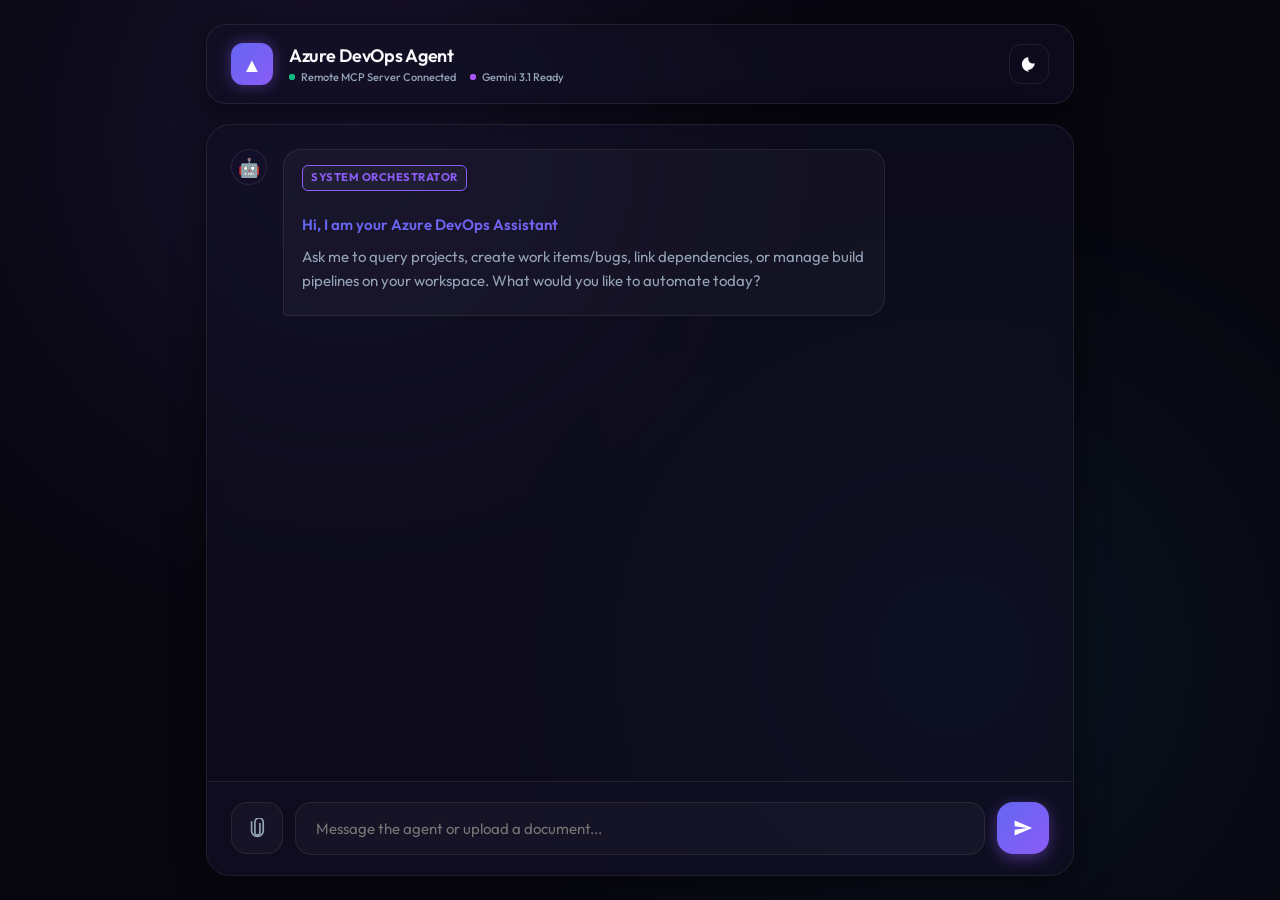
==== remote-mcp-app/index.html @ 2209b040 "Add remote-mcp-app folder and configure .gitignore" ====
<!DOCTYPE html>
<html lang="en" data-theme="dark">
<head>
    <meta charset="UTF-8">
    <meta name="viewport" content="width=device-width, initial-scale=1.0">
    <title>Azure DevOps AI Agent</title>
    <link rel="preconnect" href="https://fonts.googleapis.com">
    <link rel="preconnect" href="https://fonts.gstatic.com" crossorigin>
    <link href="https://fonts.googleapis.com/css2?family=Outfit:wght@300;400;500;600;700&family=JetBrains+Mono:wght@400;500&display=swap" rel="stylesheet">
    <link rel="stylesheet" href="styles.css">
</head>
<body>
    <div class="glow-sphere sphere-1"></div>
    <div class="glow-sphere sphere-2"></div>

    <div class="app-wrapper">
        <!-- Floating Header -->
        <header class="app-header">
            <div class="header-left">
                <div class="logo-badge">▲</div>
                <div class="header-titles">
                    <h1>Azure DevOps Agent</h1>
                    <div class="status-row">
                        <div class="status-indicator">
                            <span class="pulse-dot green"></span>
                            <span>Remote MCP Server Connected</span>
                        </div>
                        <div class="status-indicator">
                            <span class="pulse-dot purple"></span>
                            <span>Gemini 3.1 Ready</span>
                        </div>
                    </div>
                </div>
            </div>
            <div class="header-right">
                <button id="theme-toggle" class="theme-btn" aria-label="Toggle Theme">
                    <!-- Sun icon -->
                    <svg class="sun-icon" viewBox="0 0 24 24">
                        <path d="M12 7c-2.76 0-5 2.24-5 5s2.24 5 5 5 5-2.24 5-5-2.24-5-5-5zM2 13h2c.55 0 1-.45 1-1s-.45-1-1-1H2c-.55 0-1 .45-1 1s.45 1 1 1zm18 0h2c.55 0 1-.45 1-1s-.45-1-1-1h-2c-.55 0-1 .45-1 1s.45 1 1 1zM11 2v2c0 .55.45 1 1 1s1-.45 1-1V2c0-.55-.45-1-1-1s-1 .45-1 1zm0 18v2c0 .55.45 1 1 1s1-.45 1-1v-2c0-.55-.45-1-1-1s-1 .45-1 1zM5.99 4.58c-.39-.39-1.03-.39-1.41 0s-.39 1.03 0 1.41l1.06 1.06c.39.39 1.03.39 1.41 0s.39-1.03 0-1.41L5.99 4.58zm12.37 12.37c-.39-.39-1.03-.39-1.41 0s-.39 1.03 0 1.41l1.06 1.06c.39.39 1.03.39 1.41 0s.39-1.03 0-1.41l-1.06-1.06zm1.06-10.96c.39-.39.39-1.03 0-1.41s-1.03-.39-1.41 0l-1.06 1.06c-.39.39-.39 1.03 0 1.41s1.03.39 1.41 0l1.06-1.06zM7.05 18.01c.39-.39.39-1.03 0-1.41s-1.03-.39-1.41 0l-1.06 1.06c-.39.39-.39 1.03 0 1.41s1.03.39 1.41 0l1.06-1.06z"/>
                    </svg>
                    <!-- Moon icon -->
                    <svg class="moon-icon" viewBox="0 0 24 24">
                        <path d="M12.3 22h-.1c-5.4 0-9.7-4.3-9.7-9.7 0-4.7 3.4-8.7 8-9.4.5-.1 1 .3.9.8-.1.4-.4.8-.4 1.3 0 3.5 2.9 6.4 6.4 6.4.5 0 .9-.1 1.3-.4.5-.3 1.1.1.9.7-.7 4.7-4.7 8.3-9.4 8.3z"/>
                    </svg>
                </button>
            </div>
        </header>

        <!-- Main Chat Area -->
        <main class="chat-container">
            <div class="chat-viewport" id="chat-viewport">
                <!-- Welcome Message -->
                <div class="message agent-message welcome-msg">
                    <div class="avatar">🤖</div>
                    <div class="message-body">
                        <div class="agent-badge" style="color: var(--accent); border-color: var(--accent); display: inline-block; margin-bottom: 8px;">System Orchestrator</div>
                        <h3>Hi, I am your Azure DevOps Assistant</h3>
                        <p>Ask me to query projects, create work items/bugs, link dependencies, or manage build pipelines on your workspace. What would you like to automate today?</p>
                    </div>
                </div>
            </div>

            <!-- Input area -->
            <footer class="input-panel">
                <form id="chat-form" onsubmit="sendMessage(event)">
                    <label for="file-upload" class="upload-btn" aria-label="Upload Instruction Document">
                        <svg class="upload-icon" viewBox="0 0 24 24">
                            <path d="M16.5 6v11.5c0 2.21-1.79 4-4 4s-4-1.79-4-4V5c0-3.31 2.69-6 6-6s6 2.69 6 6v10c0 4.42-3.58 8-8 8s-8-3.58-8-8V4h2v11c0 3.31 2.69 6 6 6s6-2.69 6-6V5c0-2.21-1.79-4-4-4s-4 1.79-4 4v12.5c0 1.1.9 2 2 2s2-.9 2-2V6h2z"/>
                        </svg>
                    </label>
                    <input type="file" id="file-upload" accept=".txt,.md,.json,.yml,.yaml,.py,.js" style="display: none;">
                    <input type="text" id="prompt-input" autocomplete="off" placeholder="Message the agent or upload a document..." required>
                    <button type="submit" id="send-btn" aria-label="Send message">
                        <svg class="send-icon" viewBox="0 0 24 24">
                            <path d="M2.01 21L23 12 2.01 3 2 10l15 2-15 2z"/>
                        </svg>
                    </button>
                </form>
            </footer>
        </main>
    </div>
    <script src="script.js"></script>
</body>
</html>
---- remote-mcp-app/styles.css ----
/* Design Tokens and Variables */
:root {
    --bg-app: #080710;
    --bg-glass: rgba(18, 16, 35, 0.6);
    --border-glass: rgba(255, 255, 255, 0.08);
    --border-glow: rgba(139, 92, 246, 0.25);
    --text-primary: #f8fafc;
    --text-secondary: #94a3b8;
    --accent: #8b5cf6;
    --accent-rgb: 139, 92, 246;
    --accent-glow: rgba(139, 92, 246, 0.45);
    --accent-secondary: #06b6d4;
    --accent-secondary-glow: rgba(6, 182, 212, 0.4);
    --card-bg: rgba(20, 18, 43, 0.7);
    --user-msg-bg: linear-gradient(135deg, #6366f1, #8b5cf6);
    --agent-msg-bg: rgba(255, 255, 255, 0.03);
    
    --shadow-premium: 0 8px 32px 0 rgba(0, 0, 0, 0.5);
    --font-sans: 'Outfit', -apple-system, BlinkMacSystemFont, "Segoe UI", Roboto, Helvetica, Arial, sans-serif;
    --font-mono: 'JetBrains Mono', monospace;
    
    --indicator-green: #10b981;
    --indicator-purple: #a855f7;
    --indicator-red: #ef4444;
}

[data-theme="light"] {
    --bg-app: #f1f5f9;
    --bg-glass: rgba(255, 255, 255, 0.75);
    --border-glass: rgba(15, 23, 42, 0.08);
    --border-glow: rgba(99, 102, 241, 0.2);
    --text-primary: #0f172a;
    --text-secondary: #475569;
    --accent: #4f46e5;
    --accent-rgb: 79, 70, 229;
    --accent-glow: rgba(79, 70, 229, 0.25);
    --accent-secondary: #0891b2;
    --accent-secondary-glow: rgba(8, 145, 178, 0.2);
    --card-bg: rgba(255, 255, 255, 0.9);
    --user-msg-bg: linear-gradient(135deg, #4f46e5, #6366f1);
    --agent-msg-bg: rgba(0, 0, 0, 0.02);
    
    --shadow-premium: 0 8px 32px 0 rgba(15, 23, 42, 0.08);
    --indicator-green: #059669;
    --indicator-purple: #7c3aed;
    --indicator-red: #dc2626;
}

/* Reset and Base Styles */
* {
    margin: 0;
    padding: 0;
    box-sizing: border-box;
    font-family: var(--font-sans);
}

body {
    background-color: var(--bg-app);
    color: var(--text-primary);
    min-height: 100vh;
    overflow-x: hidden;
    transition: background-color 0.4s ease, color 0.4s ease;
    display: flex;
    justify-content: center;
    position: relative;
}

/* Background Glow Effects */
.glow-sphere {
    position: absolute;
    border-radius: 50%;
    filter: blur(140px);
    z-index: -1;
    opacity: 0.45;
    transition: all 0.4s ease;
}

.sphere-1 {
    width: 450px;
    height: 450px;
    top: -10%;
    left: 10%;
    background: radial-gradient(circle, rgba(139, 92, 246, 0.6) 0%, rgba(99, 102, 241, 0.2) 100%);
}

.sphere-2 {
    width: 400px;
    height: 400px;
    bottom: 5%;
    right: 10%;
    background: radial-gradient(circle, rgba(6, 182, 212, 0.5) 0%, rgba(139, 92, 246, 0.1) 100%);
}

[data-theme="light"] .sphere-1 {
    opacity: 0.15;
    background: radial-gradient(circle, rgba(79, 70, 229, 0.4) 0%, rgba(99, 102, 241, 0.1) 100%);
}

[data-theme="light"] .sphere-2 {
    opacity: 0.15;
    background: radial-gradient(circle, rgba(8, 145, 178, 0.4) 0%, rgba(79, 70, 229, 0.1) 100%);
}

/* App Wrapper */
.app-wrapper {
    width: 100%;
    max-width: 900px;
    height: 100vh;
    display: flex;
    flex-direction: column;
    padding: 24px 16px;
    position: relative;
    z-index: 10;
}

/* Header Component */
.app-header {
    display: flex;
    justify-content: space-between;
    align-items: center;
    padding: 18px 24px;
    background: var(--bg-glass);
    backdrop-filter: blur(12px);
    -webkit-backdrop-filter: blur(12px);
    border: 1px solid var(--border-glass);
    border-radius: 20px;
    box-shadow: var(--shadow-premium);
    margin-bottom: 20px;
    transition: all 0.3s ease;
}

.header-left {
    display: flex;
    align-items: center;
    gap: 16px;
}

.logo-badge {
    background: var(--user-msg-bg);
    color: white;
    width: 42px;
    height: 42px;
    border-radius: 12px;
    display: flex;
    align-items: center;
    justify-content: center;
    font-size: 20px;
    font-weight: 700;
    box-shadow: 0 0 15px var(--accent-glow);
}

.header-titles h1 {
    font-size: 18px;
    font-weight: 600;
    letter-spacing: -0.3px;
    margin-bottom: 3px;
}

.status-row {
    display: flex;
    gap: 14px;
    align-items: center;
}

.status-indicator {
    display: flex;
    align-items: center;
    gap: 6px;
    font-size: 11px;
    font-weight: 500;
    color: var(--text-secondary);
}

.pulse-dot {
    width: 6px;
    height: 6px;
    border-radius: 50%;
    position: relative;
}

.pulse-dot.green { background-color: var(--indicator-green); }
.pulse-dot.purple { background-color: var(--indicator-purple); }

.pulse-dot::after {
    content: '';
    position: absolute;
    top: 0;
    left: 0;
    width: 100%;
    height: 100%;
    border-radius: 50%;
    animation: pulse 2s infinite;
}
.pulse-dot.green::after { background-color: var(--indicator-green); }
.pulse-dot.purple::after { background-color: var(--indicator-purple); }

@keyframes pulse {
    0% { transform: scale(1); opacity: 1; }
    100% { transform: scale(2.5); opacity: 0; }
}

/* Theme Toggle Button */
.theme-btn {
    background: transparent;
    border: 1px solid var(--border-glass);
    color: var(--text-primary);
    width: 40px;
    height: 40px;
    border-radius: 12px;
    cursor: pointer;
    display: flex;
    align-items: center;
    justify-content: center;
    transition: all 0.3s cubic-bezier(0.4, 0, 0.2, 1);
}

.theme-btn:hover {
    border-color: var(--accent);
    box-shadow: 0 0 10px var(--accent-glow);
    transform: scale(1.05);
}

/* Settings Group & Switch Toggle */
.header-right {
    display: flex;
    align-items: center;
    gap: 16px;
}

.settings-group {
    display: flex;
    align-items: center;
    gap: 8px;
    background: var(--bg-glass);
    border: 1px solid var(--border-glass);
    padding: 6px 12px;
    border-radius: 12px;
    font-size: 0.85rem;
    color: var(--text-secondary);
}

.toggle-switch {
    position: relative;
    display: inline-block;
    width: 32px;
    height: 18px;
}

.toggle-switch input {
    opacity: 0;
    width: 0;
    height: 0;
}

.slider {
    position: absolute;
    cursor: pointer;
    top: 0;
    left: 0;
    right: 0;
    bottom: 0;
    background-color: rgba(255, 255, 255, 0.1);
    transition: .3s;
    border-radius: 18px;
    border: 1px solid var(--border-glass);
}

.slider:before {
    position: absolute;
    content: "";
    height: 12px;
    width: 12px;
    left: 2px;
    bottom: 2px;
    background-color: var(--text-primary);
    transition: .3s;
    border-radius: 50%;
}

input:checked + .slider {
    background-color: var(--accent);
    border-color: var(--accent);
}

input:checked + .slider:before {
    transform: translateX(14px);
}

.settings-label {
    font-weight: 500;
    user-select: none;
}

.theme-btn svg {
    width: 18px;
    height: 18px;
    fill: currentColor;
    transition: transform 0.5s ease;
}

[data-theme="dark"] .sun-icon,
[data-theme="light"] .moon-icon {
    display: none;
}

/* Chat container & Viewport */
.chat-container {
    flex: 1;
    display: flex;
    flex-direction: column;
    background: var(--bg-glass);
    backdrop-filter: blur(12px);
    -webkit-backdrop-filter: blur(12px);
    border: 1px solid var(--border-glass);
    border-radius: 24px;
    box-shadow: var(--shadow-premium);
    overflow: hidden;
    position: relative;
}

.chat-viewport {
    flex: 1;
    overflow-y: auto;
    padding: 24px;
    display: flex;
    flex-direction: column;
    gap: 20px;
    scroll-behavior: smooth;
}

.chat-viewport::-webkit-scrollbar {
    width: 6px;
}
.chat-viewport::-webkit-scrollbar-track {
    background: transparent;
}
.chat-viewport::-webkit-scrollbar-thumb {
    background: var(--border-glass);
    border-radius: 10px;
}
.chat-viewport::-webkit-scrollbar-thumb:hover {
    background: var(--accent);
}

/* Messages styling */
.message {
    display: flex;
    gap: 16px;
    max-width: 80%;
    animation: fadeIn 0.4s ease forwards;
}

@keyframes fadeIn {
    from { opacity: 0; transform: translateY(12px); }
    to { opacity: 1; transform: translateY(0); }
}

.message.user-message {
    align-self: flex-end;
    flex-direction: row-reverse;
}

.message.agent-message {
    align-self: flex-start;
}

.avatar {
    width: 36px;
    height: 36px;
    border-radius: 50%;
    display: flex;
    align-items: center;
    justify-content: center;
    font-size: 18px;
    background: var(--card-bg);
    border: 1px solid var(--border-glass);
    flex-shrink: 0;
}

.message.user-message .avatar {
    background: var(--user-msg-bg);
    color: white;
    border: none;
    box-shadow: 0 4px 10px rgba(99, 102, 241, 0.3);
}

.message-body {
    padding: 14px 18px;
    border-radius: 18px;
    line-height: 1.6;
    font-size: 15px;
}

.message.user-message .message-body {
    background: var(--user-msg-bg);
    color: white;
    border-bottom-right-radius: 4px;
    box-shadow: 0 4px 15px rgba(99, 102, 241, 0.15);
}

.message.agent-message .message-body {
    background: var(--agent-msg-bg);
    border: 1px solid var(--border-glass);
    border-bottom-left-radius: 4px;
    color: var(--text-primary);
}

.welcome-msg h3 {
    font-size: 18px;
    font-weight: 600;
    margin-bottom: 8px;
    background: var(--user-msg-bg);
    -webkit-background-clip: text;
    -webkit-text-fill-color: transparent;
}

.agent-badge {
    font-size: 0.7rem;
    font-weight: 700;
    padding: 3px 8px;
    border-radius: 6px;
    border: 1px solid currentColor;
    background: rgba(255, 255, 255, 0.03);
    margin-bottom: 8px;
    text-transform: uppercase;
    letter-spacing: 0.5px;
    display: inline-block;
}

.welcome-msg p {
    color: var(--text-secondary);
}

/* Markdown parsing inside message-body */
.message-body h1, .message-body h2, .message-body h3 {
    font-weight: 600;
    margin: 14px 0 8px;
}
.message-body h1 { font-size: 18px; }
.message-body h2 { font-size: 16px; }
.message-body h3 { font-size: 15px; }

.message-body p {
    margin-bottom: 8px;
}

.message-body ul, .message-body ol {
    margin: 8px 0 12px 20px;
}

.message-body li {
    margin-bottom: 6px;
}

.message-body a {
    color: var(--accent-secondary);
    text-decoration: none;
    font-weight: 500;
}
.message-body a:hover {
    text-decoration: underline;
}

.message-body code {
    font-family: var(--font-mono);
    font-size: 13px;
    background: rgba(0, 0, 0, 0.15);
    padding: 3px 6px;
    border-radius: 6px;
    color: #f43f5e;
}
[data-theme="light"] .message-body code {
    background: rgba(0, 0, 0, 0.05);
}

.message-body pre {
    background: rgba(0, 0, 0, 0.25);
    padding: 14px;
    border-radius: 12px;
    overflow-x: auto;
    margin: 10px 0;
    border: 1px solid var(--border-glass);
}
[data-theme="light"] .message-body pre {
    background: #0f172a;
}
.message-body pre code {
    background: transparent;
    padding: 0;
    color: #e2e8f0;
}



@keyframes rotate {
    from { transform: rotate(0deg); }
    to { transform: rotate(360deg); }
}

/* Floating Input Panel */
.input-panel {
    padding: 20px 24px;
    background: rgba(18, 16, 35, 0.4);
    border-top: 1px solid var(--border-glass);
}

[data-theme="light"] .input-panel {
    background: rgba(255, 255, 255, 0.4);
}

#chat-form {
    display: flex;
    gap: 12px;
    position: relative;
}

#prompt-input {
    flex: 1;
    padding: 16px 20px;
    border-radius: 16px;
    background: rgba(255, 255, 255, 0.03);
    border: 1px solid var(--border-glass);
    color: var(--text-primary);
    font-size: 15px;
    transition: all 0.3s cubic-bezier(0.4, 0, 0.2, 1);
    outline: none;
}

[data-theme="light"] #prompt-input {
    background: rgba(0, 0, 0, 0.02);
    border-color: rgba(0, 0, 0, 0.12);
}

#prompt-input:focus {
    background: rgba(255, 255, 255, 0.05);
    border-color: var(--accent);
    box-shadow: 0 0 15px var(--border-glow);
}

#send-btn {
    background: var(--user-msg-bg);
    border: none;
    width: 52px;
    height: 52px;
    border-radius: 16px;
    display: flex;
    align-items: center;
    justify-content: center;
    cursor: pointer;
    box-shadow: 0 4px 15px var(--accent-glow);
    transition: all 0.3s cubic-bezier(0.4, 0, 0.2, 1);
}

#send-btn:hover {
    transform: scale(1.03) translateY(-2px);
    box-shadow: 0 6px 20px var(--accent-glow);
}

.send-icon {
    width: 20px;
    height: 20px;
    fill: white;
    transform: rotate(0deg);
    transition: transform 0.3s ease;
}

#send-btn:hover .send-icon {
    transform: translate(1px, -1px);
}

.upload-btn {
    background: rgba(255, 255, 255, 0.03);
    border: 1px solid var(--border-glass);
    color: var(--text-secondary);
    width: 52px;
    height: 52px;
    border-radius: 16px;
    display: flex;
    align-items: center;
    justify-content: center;
    cursor: pointer;
    transition: all 0.3s cubic-bezier(0.4, 0, 0.2, 1);
}

[data-theme="light"] .upload-btn {
    background: rgba(0, 0, 0, 0.02);
    border-color: rgba(0, 0, 0, 0.12);
}

.upload-btn:hover {
    border-color: var(--accent);
    color: var(--accent);
    box-shadow: 0 0 10px var(--border-glow);
    transform: scale(1.03);
}

.upload-icon {
    width: 20px;
    height: 20px;
    fill: currentColor;
}
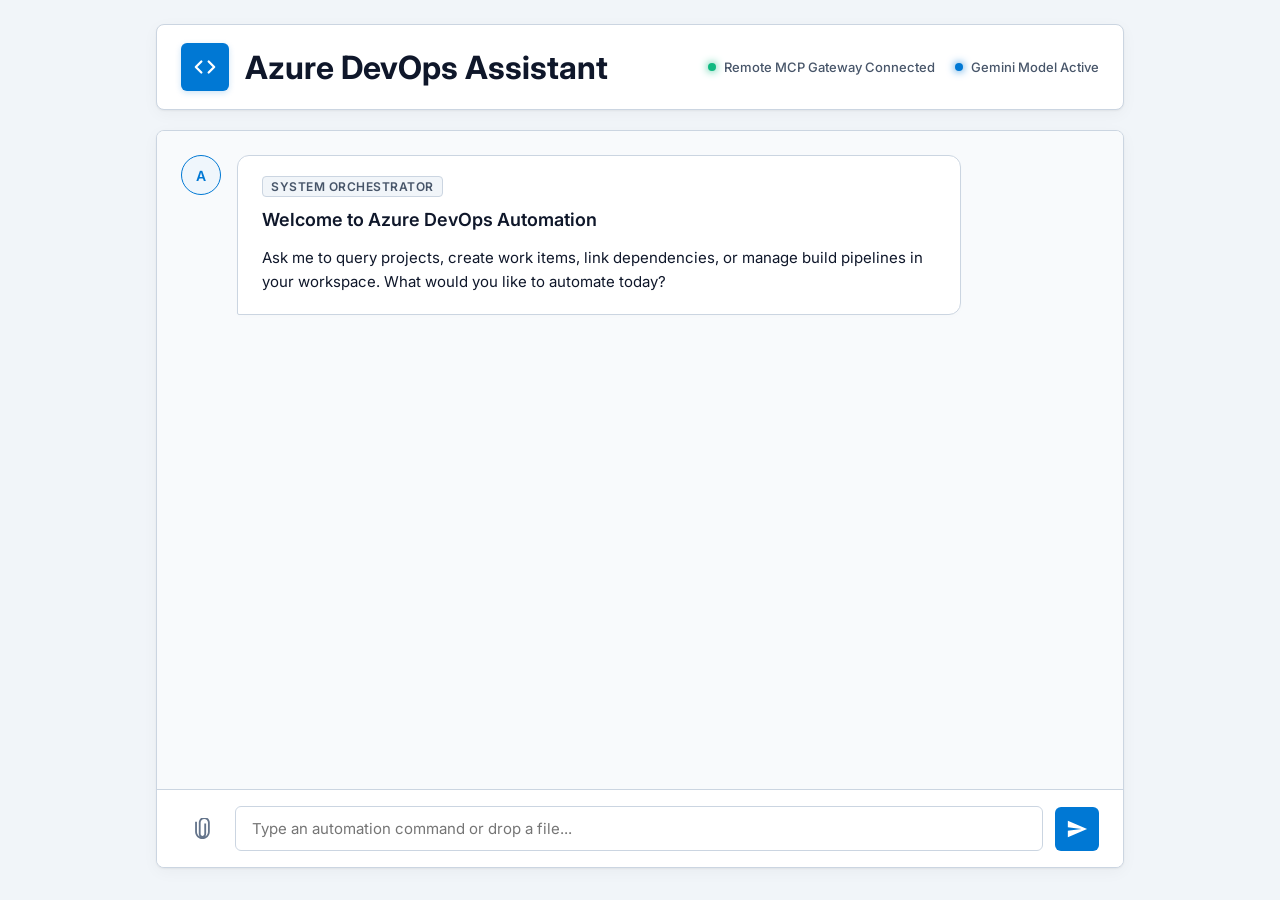
==== commit f1d0fe9b: "Add local and remote MCP applications, documentation, and configurations" ====
--- a/remote-mcp-app/index.html
+++ b/remote-mcp-app/index.html
@@ -1,48 +1,38 @@
 <!DOCTYPE html>
-<html lang="en" data-theme="dark">
+<html lang="en">
 <head>
     <meta charset="UTF-8">
     <meta name="viewport" content="width=device-width, initial-scale=1.0">
     <title>Azure DevOps AI Agent</title>
     <link rel="preconnect" href="https://fonts.googleapis.com">
     <link rel="preconnect" href="https://fonts.gstatic.com" crossorigin>
-    <link href="https://fonts.googleapis.com/css2?family=Outfit:wght@300;400;500;600;700&family=JetBrains+Mono:wght@400;500&display=swap" rel="stylesheet">
+    <link href="https://fonts.googleapis.com/css2?family=Inter:wght@400;500;600;700&family=JetBrains+Mono:wght@400;500&display=swap" rel="stylesheet">
     <link rel="stylesheet" href="styles.css">
 </head>
 <body>
-    <div class="glow-sphere sphere-1"></div>
-    <div class="glow-sphere sphere-2"></div>
-
     <div class="app-wrapper">
         <!-- Floating Header -->
         <header class="app-header">
             <div class="header-left">
-                <div class="logo-badge">▲</div>
-                <div class="header-titles">
-                    <h1>Azure DevOps Agent</h1>
-                    <div class="status-row">
-                        <div class="status-indicator">
-                            <span class="pulse-dot green"></span>
-                            <span>Remote MCP Server Connected</span>
-                        </div>
-                        <div class="status-indicator">
-                            <span class="pulse-dot purple"></span>
-                            <span>Gemini 3.1 Ready</span>
-                        </div>
+                <div class="logo-badge">
+                    <svg viewBox="0 0 24 24" width="22" height="22" fill="none" stroke="currentColor" stroke-width="2.5" stroke-linecap="round" stroke-linejoin="round">
+                        <polyline points="16 18 22 12 16 6"></polyline>
+                        <polyline points="8 6 2 12 8 18"></polyline>
+                    </svg>
+                </div>
+                <h1>Azure DevOps Assistant</h1>
+            </div>
+            <div class="header-right">
+                <div class="status-row">
+                    <div class="status-indicator">
+                        <span class="pulse-dot green"></span>
+                        <span>Remote MCP Gateway Connected</span>
+                    </div>
+                    <div class="status-indicator">
+                        <span class="pulse-dot blue"></span>
+                        <span>Gemini Model Active</span>
                     </div>
                 </div>
-            </div>
-            <div class="header-right">
-                <button id="theme-toggle" class="theme-btn" aria-label="Toggle Theme">
-                    <!-- Sun icon -->
-                    <svg class="sun-icon" viewBox="0 0 24 24">
-                        <path d="M12 7c-2.76 0-5 2.24-5 5s2.24 5 5 5 5-2.24 5-5-2.24-5-5-5zM2 13h2c.55 0 1-.45 1-1s-.45-1-1-1H2c-.55 0-1 .45-1 1s.45 1 1 1zm18 0h2c.55 0 1-.45 1-1s-.45-1-1-1h-2c-.55 0-1 .45-1 1s.45 1 1 1zM11 2v2c0 .55.45 1 1 1s1-.45 1-1V2c0-.55-.45-1-1-1s-1 .45-1 1zm0 18v2c0 .55.45 1 1 1s1-.45 1-1v-2c0-.55-.45-1-1-1s-1 .45-1 1zM5.99 4.58c-.39-.39-1.03-.39-1.41 0s-.39 1.03 0 1.41l1.06 1.06c.39.39 1.03.39 1.41 0s.39-1.03 0-1.41L5.99 4.58zm12.37 12.37c-.39-.39-1.03-.39-1.41 0s-.39 1.03 0 1.41l1.06 1.06c.39.39 1.03.39 1.41 0s.39-1.03 0-1.41l-1.06-1.06zm1.06-10.96c.39-.39.39-1.03 0-1.41s-1.03-.39-1.41 0l-1.06 1.06c-.39.39-.39 1.03 0 1.41s1.03.39 1.41 0l1.06-1.06zM7.05 18.01c.39-.39.39-1.03 0-1.41s-1.03-.39-1.41 0l-1.06 1.06c-.39.39-.39 1.03 0 1.41s1.03.39 1.41 0l1.06-1.06z"/>
-                    </svg>
-                    <!-- Moon icon -->
-                    <svg class="moon-icon" viewBox="0 0 24 24">
-                        <path d="M12.3 22h-.1c-5.4 0-9.7-4.3-9.7-9.7 0-4.7 3.4-8.7 8-9.4.5-.1 1 .3.9.8-.1.4-.4.8-.4 1.3 0 3.5 2.9 6.4 6.4 6.4.5 0 .9-.1 1.3-.4.5-.3 1.1.1.9.7-.7 4.7-4.7 8.3-9.4 8.3z"/>
-                    </svg>
-                </button>
             </div>
         </header>
 
@@ -51,11 +41,11 @@
             <div class="chat-viewport" id="chat-viewport">
                 <!-- Welcome Message -->
                 <div class="message agent-message welcome-msg">
-                    <div class="avatar">🤖</div>
+                    <div class="avatar">A</div>
                     <div class="message-body">
-                        <div class="agent-badge" style="color: var(--accent); border-color: var(--accent); display: inline-block; margin-bottom: 8px;">System Orchestrator</div>
-                        <h3>Hi, I am your Azure DevOps Assistant</h3>
-                        <p>Ask me to query projects, create work items/bugs, link dependencies, or manage build pipelines on your workspace. What would you like to automate today?</p>
+                        <div class="agent-badge">System Orchestrator</div>
+                        <h3>Welcome to Azure DevOps Automation</h3>
+                        <p>Ask me to query projects, create work items, link dependencies, or manage build pipelines in your workspace. What would you like to automate today?</p>
                     </div>
                 </div>
             </div>
@@ -63,16 +53,16 @@
             <!-- Input area -->
             <footer class="input-panel">
                 <form id="chat-form" onsubmit="sendMessage(event)">
-                    <label for="file-upload" class="upload-btn" aria-label="Upload Instruction Document">
+                    <label for="file-upload" class="upload-btn" aria-label="Upload Document">
                         <svg class="upload-icon" viewBox="0 0 24 24">
-                            <path d="M16.5 6v11.5c0 2.21-1.79 4-4 4s-4-1.79-4-4V5c0-3.31 2.69-6 6-6s6 2.69 6 6v10c0 4.42-3.58 8-8 8s-8-3.58-8-8V4h2v11c0 3.31 2.69 6 6 6s6-2.69 6-6V5c0-2.21-1.79-4-4-4s-4 1.79-4 4v12.5c0 1.1.9 2 2 2s2-.9 2-2V6h2z"/>
+                            <path fill="currentColor" d="M16.5 6v11.5c0 2.21-1.79 4-4 4s-4-1.79-4-4V5c0-3.31 2.69-6 6-6s6 2.69 6 6v10c0 4.42-3.58 8-8 8s-8-3.58-8-8V4h2v11c0 3.31 2.69 6 6 6s6-2.69 6-6V5c0-2.21-1.79-4-4-4s-4 1.79-4 4v12.5c0 1.1.9 2 2 2s2-.9 2-2V6h2z"/>
                         </svg>
                     </label>
                     <input type="file" id="file-upload" accept=".txt,.md,.json,.yml,.yaml,.py,.js" style="display: none;">
-                    <input type="text" id="prompt-input" autocomplete="off" placeholder="Message the agent or upload a document..." required>
+                    <input type="text" id="prompt-input" autocomplete="off" placeholder="Type an automation command or drop a file..." required>
                     <button type="submit" id="send-btn" aria-label="Send message">
                         <svg class="send-icon" viewBox="0 0 24 24">
-                            <path d="M2.01 21L23 12 2.01 3 2 10l15 2-15 2z"/>
+                            <path fill="currentColor" d="M2.01 21L23 12 2.01 3 2 10l15 2-15 2z"/>
                         </svg>
                     </button>
                 </form>
--- a/remote-mcp-app/styles.css
+++ b/remote-mcp-app/styles.css
@@ -1,49 +1,28 @@
-/* Design Tokens and Variables */
+/* Clean, Professional Corporate Blue & White Design System */
 :root {
-    --bg-app: #080710;
-    --bg-glass: rgba(18, 16, 35, 0.6);
-    --border-glass: rgba(255, 255, 255, 0.08);
-    --border-glow: rgba(139, 92, 246, 0.25);
-    --text-primary: #f8fafc;
-    --text-secondary: #94a3b8;
-    --accent: #8b5cf6;
-    --accent-rgb: 139, 92, 246;
-    --accent-glow: rgba(139, 92, 246, 0.45);
-    --accent-secondary: #06b6d4;
-    --accent-secondary-glow: rgba(6, 182, 212, 0.4);
-    --card-bg: rgba(20, 18, 43, 0.7);
-    --user-msg-bg: linear-gradient(135deg, #6366f1, #8b5cf6);
-    --agent-msg-bg: rgba(255, 255, 255, 0.03);
-    
-    --shadow-premium: 0 8px 32px 0 rgba(0, 0, 0, 0.5);
-    --font-sans: 'Outfit', -apple-system, BlinkMacSystemFont, "Segoe UI", Roboto, Helvetica, Arial, sans-serif;
-    --font-mono: 'JetBrains Mono', monospace;
-    
-    --indicator-green: #10b981;
-    --indicator-purple: #a855f7;
-    --indicator-red: #ef4444;
-}
-
-[data-theme="light"] {
     --bg-app: #f1f5f9;
-    --bg-glass: rgba(255, 255, 255, 0.75);
-    --border-glass: rgba(15, 23, 42, 0.08);
-    --border-glow: rgba(99, 102, 241, 0.2);
+    --bg-card: #ffffff;
+    --border-color: #cbd5e1;
+    
     --text-primary: #0f172a;
     --text-secondary: #475569;
-    --accent: #4f46e5;
-    --accent-rgb: 79, 70, 229;
-    --accent-glow: rgba(79, 70, 229, 0.25);
-    --accent-secondary: #0891b2;
-    --accent-secondary-glow: rgba(8, 145, 178, 0.2);
-    --card-bg: rgba(255, 255, 255, 0.9);
-    --user-msg-bg: linear-gradient(135deg, #4f46e5, #6366f1);
-    --agent-msg-bg: rgba(0, 0, 0, 0.02);
-    
-    --shadow-premium: 0 8px 32px 0 rgba(15, 23, 42, 0.08);
-    --indicator-green: #059669;
-    --indicator-purple: #7c3aed;
-    --indicator-red: #dc2626;
+    --text-muted: #64748b;
+    
+    --primary-blue: #0078d4;
+    --primary-blue-hover: #106ebe;
+    --primary-blue-light: #eff6fc;
+    
+    --accent: var(--primary-blue);
+    --user-msg-bg: var(--primary-blue);
+    --agent-msg-bg: #f8fafc;
+    
+    --shadow-premium: 0 4px 16px rgba(0, 0, 0, 0.04), 0 1px 2px rgba(0, 0, 0, 0.05);
+    --font-sans: 'Inter', -apple-system, BlinkMacSystemFont, "Segoe UI", Roboto, Helvetica, Arial, sans-serif;
+    --font-mono: 'JetBrains Mono', monospace;
+    
+    --indicator-green: #10b981;
+    --indicator-blue: #0078d4;
+    --indicator-red: #ef4444;
 }
 
 /* Reset and Base Styles */
@@ -59,52 +38,15 @@
     color: var(--text-primary);
     min-height: 100vh;
     overflow-x: hidden;
-    transition: background-color 0.4s ease, color 0.4s ease;
     display: flex;
     justify-content: center;
     position: relative;
-}
-
-/* Background Glow Effects */
-.glow-sphere {
-    position: absolute;
-    border-radius: 50%;
-    filter: blur(140px);
-    z-index: -1;
-    opacity: 0.45;
-    transition: all 0.4s ease;
-}
-
-.sphere-1 {
-    width: 450px;
-    height: 450px;
-    top: -10%;
-    left: 10%;
-    background: radial-gradient(circle, rgba(139, 92, 246, 0.6) 0%, rgba(99, 102, 241, 0.2) 100%);
-}
-
-.sphere-2 {
-    width: 400px;
-    height: 400px;
-    bottom: 5%;
-    right: 10%;
-    background: radial-gradient(circle, rgba(6, 182, 212, 0.5) 0%, rgba(139, 92, 246, 0.1) 100%);
-}
-
-[data-theme="light"] .sphere-1 {
-    opacity: 0.15;
-    background: radial-gradient(circle, rgba(79, 70, 229, 0.4) 0%, rgba(99, 102, 241, 0.1) 100%);
-}
-
-[data-theme="light"] .sphere-2 {
-    opacity: 0.15;
-    background: radial-gradient(circle, rgba(8, 145, 178, 0.4) 0%, rgba(79, 70, 229, 0.1) 100%);
 }
 
 /* App Wrapper */
 .app-wrapper {
     width: 100%;
-    max-width: 900px;
+    max-width: 1000px;
     height: 100vh;
     display: flex;
     flex-direction: column;
@@ -119,14 +61,11 @@
     justify-content: space-between;
     align-items: center;
     padding: 18px 24px;
-    background: var(--bg-glass);
-    backdrop-filter: blur(12px);
-    -webkit-backdrop-filter: blur(12px);
-    border: 1px solid var(--border-glass);
-    border-radius: 20px;
+    background: var(--bg-card);
+    border: 1px solid var(--border-color);
+    border-radius: 8px;
     box-shadow: var(--shadow-premium);
     margin-bottom: 20px;
-    transition: all 0.3s ease;
 }
 
 .header-left {
@@ -136,223 +75,86 @@
 }
 
 .logo-badge {
-    background: var(--user-msg-bg);
+    background: var(--primary-blue);
     color: white;
-    width: 42px;
-    height: 42px;
-    border-radius: 12px;
-    display: flex;
-    align-items: center;
-    justify-content: center;
+    width: 48px;
+    height: 48px;
+    border-radius: 6px;
+    display: flex;
+    align-items: center;
+    justify-content: center;
+    box-shadow: 0 2px 6px rgba(0, 120, 212, 0.2);
+}
+
+.header-titles h1 {
     font-size: 20px;
-    font-weight: 700;
-    box-shadow: 0 0 15px var(--accent-glow);
-}
-
-.header-titles h1 {
-    font-size: 18px;
     font-weight: 600;
-    letter-spacing: -0.3px;
-    margin-bottom: 3px;
+    color: var(--text-primary);
+    line-height: 1.2;
 }
 
 .status-row {
     display: flex;
-    gap: 14px;
+    gap: 20px;
     align-items: center;
 }
 
 .status-indicator {
     display: flex;
     align-items: center;
-    gap: 6px;
-    font-size: 11px;
+    gap: 8px;
+    font-size: 13px;
     font-weight: 500;
     color: var(--text-secondary);
 }
 
 .pulse-dot {
-    width: 6px;
-    height: 6px;
+    width: 8px;
+    height: 8px;
     border-radius: 50%;
-    position: relative;
-}
-
-.pulse-dot.green { background-color: var(--indicator-green); }
-.pulse-dot.purple { background-color: var(--indicator-purple); }
-
-.pulse-dot::after {
-    content: '';
-    position: absolute;
-    top: 0;
-    left: 0;
-    width: 100%;
-    height: 100%;
-    border-radius: 50%;
-    animation: pulse 2s infinite;
-}
-.pulse-dot.green::after { background-color: var(--indicator-green); }
-.pulse-dot.purple::after { background-color: var(--indicator-purple); }
-
-@keyframes pulse {
-    0% { transform: scale(1); opacity: 1; }
-    100% { transform: scale(2.5); opacity: 0; }
-}
-
-/* Theme Toggle Button */
-.theme-btn {
-    background: transparent;
-    border: 1px solid var(--border-glass);
-    color: var(--text-primary);
-    width: 40px;
-    height: 40px;
-    border-radius: 12px;
-    cursor: pointer;
-    display: flex;
-    align-items: center;
-    justify-content: center;
-    transition: all 0.3s cubic-bezier(0.4, 0, 0.2, 1);
-}
-
-.theme-btn:hover {
-    border-color: var(--accent);
-    box-shadow: 0 0 10px var(--accent-glow);
-    transform: scale(1.05);
-}
-
-/* Settings Group & Switch Toggle */
-.header-right {
-    display: flex;
-    align-items: center;
-    gap: 16px;
-}
-
-.settings-group {
-    display: flex;
-    align-items: center;
-    gap: 8px;
-    background: var(--bg-glass);
-    border: 1px solid var(--border-glass);
-    padding: 6px 12px;
-    border-radius: 12px;
-    font-size: 0.85rem;
-    color: var(--text-secondary);
-}
-
-.toggle-switch {
-    position: relative;
     display: inline-block;
-    width: 32px;
-    height: 18px;
-}
-
-.toggle-switch input {
-    opacity: 0;
-    width: 0;
-    height: 0;
-}
-
-.slider {
-    position: absolute;
-    cursor: pointer;
-    top: 0;
-    left: 0;
-    right: 0;
-    bottom: 0;
-    background-color: rgba(255, 255, 255, 0.1);
-    transition: .3s;
-    border-radius: 18px;
-    border: 1px solid var(--border-glass);
-}
-
-.slider:before {
-    position: absolute;
-    content: "";
-    height: 12px;
-    width: 12px;
-    left: 2px;
-    bottom: 2px;
-    background-color: var(--text-primary);
-    transition: .3s;
-    border-radius: 50%;
-}
-
-input:checked + .slider {
-    background-color: var(--accent);
-    border-color: var(--accent);
-}
-
-input:checked + .slider:before {
-    transform: translateX(14px);
-}
-
-.settings-label {
-    font-weight: 500;
-    user-select: none;
-}
-
-.theme-btn svg {
-    width: 18px;
-    height: 18px;
-    fill: currentColor;
-    transition: transform 0.5s ease;
-}
-
-[data-theme="dark"] .sun-icon,
-[data-theme="light"] .moon-icon {
-    display: none;
-}
-
-/* Chat container & Viewport */
+}
+
+.pulse-dot.green {
+    background-color: var(--indicator-green);
+    box-shadow: 0 0 8px var(--indicator-green);
+}
+
+.pulse-dot.blue {
+    background-color: var(--indicator-blue);
+    box-shadow: 0 0 8px var(--indicator-blue);
+}
+
+/* Chat Container */
 .chat-container {
     flex: 1;
     display: flex;
     flex-direction: column;
-    background: var(--bg-glass);
-    backdrop-filter: blur(12px);
-    -webkit-backdrop-filter: blur(12px);
-    border: 1px solid var(--border-glass);
-    border-radius: 24px;
+    background: var(--bg-card);
+    border: 1px solid var(--border-color);
+    border-radius: 8px;
     box-shadow: var(--shadow-premium);
     overflow: hidden;
-    position: relative;
+    margin-bottom: 8px;
 }
 
 .chat-viewport {
     flex: 1;
+    padding: 24px;
     overflow-y: auto;
-    padding: 24px;
     display: flex;
     flex-direction: column;
     gap: 20px;
-    scroll-behavior: smooth;
-}
-
-.chat-viewport::-webkit-scrollbar {
-    width: 6px;
-}
-.chat-viewport::-webkit-scrollbar-track {
-    background: transparent;
-}
-.chat-viewport::-webkit-scrollbar-thumb {
-    background: var(--border-glass);
-    border-radius: 10px;
-}
-.chat-viewport::-webkit-scrollbar-thumb:hover {
-    background: var(--accent);
-}
-
-/* Messages styling */
+    background-color: #f8fafc;
+}
+
+/* Chat Messages */
 .message {
     display: flex;
     gap: 16px;
-    max-width: 80%;
-    animation: fadeIn 0.4s ease forwards;
-}
-
-@keyframes fadeIn {
-    from { opacity: 0; transform: translateY(12px); }
-    to { opacity: 1; transform: translateY(0); }
+    max-width: 85%;
+    align-self: flex-start;
+    animation: fadeIn 0.2s ease-out;
 }
 
 .message.user-message {
@@ -360,243 +162,215 @@
     flex-direction: row-reverse;
 }
 
-.message.agent-message {
+.avatar {
+    width: 40px;
+    height: 40px;
+    border-radius: 50%;
+    background: var(--primary-blue-light);
+    color: var(--primary-blue);
+    border: 1.5px solid var(--primary-blue);
+    display: flex;
+    align-items: center;
+    justify-content: center;
+    font-size: 14px;
+    font-weight: 600;
+    flex-shrink: 0;
+}
+
+.message.user-message .avatar {
+    background: var(--primary-blue);
+    color: white;
+    border-color: var(--primary-blue);
+}
+
+.message-body {
+    display: flex;
+    flex-direction: column;
+    gap: 8px;
+}
+
+.message-body p {
+    font-size: 15px;
+    line-height: 1.6;
+    color: var(--text-primary);
+}
+
+.user-message .message-body p {
+    background: var(--primary-blue);
+    color: white;
+    padding: 12px 18px;
+    border-radius: 12px 12px 2px 12px;
+    box-shadow: 0 2px 6px rgba(0, 120, 212, 0.1);
+}
+
+.agent-message .message-body {
+    background: var(--bg-card);
+    border: 1px solid var(--border-color);
+    padding: 20px 24px;
+    border-radius: 12px 12px 12px 2px;
+    box-shadow: 0 2px 6px rgba(0, 0, 0, 0.01);
+}
+
+/* Badges */
+.agent-badge {
     align-self: flex-start;
-}
-
-.avatar {
-    width: 36px;
-    height: 36px;
-    border-radius: 50%;
-    display: flex;
-    align-items: center;
-    justify-content: center;
-    font-size: 18px;
-    background: var(--card-bg);
-    border: 1px solid var(--border-glass);
-    flex-shrink: 0;
-}
-
-.message.user-message .avatar {
-    background: var(--user-msg-bg);
-    color: white;
-    border: none;
-    box-shadow: 0 4px 10px rgba(99, 102, 241, 0.3);
-}
-
-.message-body {
-    padding: 14px 18px;
-    border-radius: 18px;
-    line-height: 1.6;
-    font-size: 15px;
-}
-
-.message.user-message .message-body {
-    background: var(--user-msg-bg);
-    color: white;
-    border-bottom-right-radius: 4px;
-    box-shadow: 0 4px 15px rgba(99, 102, 241, 0.15);
-}
-
-.message.agent-message .message-body {
-    background: var(--agent-msg-bg);
-    border: 1px solid var(--border-glass);
-    border-bottom-left-radius: 4px;
-    color: var(--text-primary);
+    font-size: 12px;
+    font-weight: 600;
+    text-transform: uppercase;
+    letter-spacing: 0.5px;
+    padding: 2px 8px;
+    border-radius: 4px;
+    border: 1px solid var(--border-color);
+    background-color: var(--bg-app);
+    color: var(--text-secondary);
+    margin-bottom: 4px;
 }
 
 .welcome-msg h3 {
     font-size: 18px;
     font-weight: 600;
     margin-bottom: 8px;
-    background: var(--user-msg-bg);
-    -webkit-background-clip: text;
-    -webkit-text-fill-color: transparent;
-}
-
-.agent-badge {
-    font-size: 0.7rem;
-    font-weight: 700;
-    padding: 3px 8px;
-    border-radius: 6px;
-    border: 1px solid currentColor;
-    background: rgba(255, 255, 255, 0.03);
-    margin-bottom: 8px;
-    text-transform: uppercase;
-    letter-spacing: 0.5px;
-    display: inline-block;
-}
-
-.welcome-msg p {
-    color: var(--text-secondary);
-}
-
-/* Markdown parsing inside message-body */
-.message-body h1, .message-body h2, .message-body h3 {
-    font-weight: 600;
-    margin: 14px 0 8px;
-}
-.message-body h1 { font-size: 18px; }
-.message-body h2 { font-size: 16px; }
-.message-body h3 { font-size: 15px; }
-
-.message-body p {
-    margin-bottom: 8px;
-}
-
-.message-body ul, .message-body ol {
-    margin: 8px 0 12px 20px;
-}
-
-.message-body li {
-    margin-bottom: 6px;
-}
-
-.message-body a {
-    color: var(--accent-secondary);
+    color: var(--text-primary);
+}
+
+/* Markdown formatting inside agent messages */
+.markdown-content h3 {
+    font-size: 16px;
+    margin: 14px 0 8px 0;
+    color: var(--text-primary);
+}
+
+.markdown-content code {
+    font-family: var(--font-mono);
+    background-color: #e2e8f0;
+    color: #0f172a;
+    padding: 2px 6px;
+    border-radius: 4px;
+    font-size: 13.5px;
+}
+
+.markdown-content pre {
+    background-color: #0f172a;
+    color: #f8fafc;
+    padding: 14px;
+    border-radius: 8px;
+    overflow-x: auto;
+    margin: 12px 0;
+}
+
+.markdown-content pre code {
+    background-color: transparent;
+    color: inherit;
+    padding: 0;
+    font-size: 13.5px;
+}
+
+.markdown-content a {
+    color: var(--primary-blue);
     text-decoration: none;
     font-weight: 500;
 }
-.message-body a:hover {
+
+.markdown-content a:hover {
     text-decoration: underline;
 }
 
-.message-body code {
-    font-family: var(--font-mono);
-    font-size: 13px;
-    background: rgba(0, 0, 0, 0.15);
-    padding: 3px 6px;
+.markdown-content ul, .markdown-content ol {
+    margin: 10px 0 10px 20px;
+}
+
+.markdown-content li {
+    margin-bottom: 6px;
+    font-size: 15px;
+}
+
+/* Loading Spinner */
+.spinner {
+    width: 16px;
+    height: 16px;
+    border: 2px solid var(--border-color);
+    border-top-color: var(--primary-blue);
+    border-radius: 50%;
+    animation: spin 0.8s linear infinite;
+    display: inline-block;
+}
+
+@keyframes spin {
+    to { transform: rotate(360deg); }
+}
+
+/* Input Panel */
+.input-panel {
+    background: var(--bg-card);
+    border-top: 1px solid var(--border-color);
+    padding: 16px 24px;
+}
+
+.input-panel form {
+    display: flex;
+    align-items: center;
+    gap: 12px;
+}
+
+.upload-btn {
+    color: var(--text-muted);
+    cursor: pointer;
+    display: flex;
+    align-items: center;
+    justify-content: center;
+    padding: 10px;
     border-radius: 6px;
-    color: #f43f5e;
-}
-[data-theme="light"] .message-body code {
-    background: rgba(0, 0, 0, 0.05);
-}
-
-.message-body pre {
-    background: rgba(0, 0, 0, 0.25);
-    padding: 14px;
-    border-radius: 12px;
-    overflow-x: auto;
-    margin: 10px 0;
-    border: 1px solid var(--border-glass);
-}
-[data-theme="light"] .message-body pre {
-    background: #0f172a;
-}
-.message-body pre code {
-    background: transparent;
-    padding: 0;
-    color: #e2e8f0;
-}
-
-
-
-@keyframes rotate {
-    from { transform: rotate(0deg); }
-    to { transform: rotate(360deg); }
-}
-
-/* Floating Input Panel */
-.input-panel {
-    padding: 20px 24px;
-    background: rgba(18, 16, 35, 0.4);
-    border-top: 1px solid var(--border-glass);
-}
-
-[data-theme="light"] .input-panel {
-    background: rgba(255, 255, 255, 0.4);
-}
-
-#chat-form {
-    display: flex;
-    gap: 12px;
-    position: relative;
+    transition: all 0.2s;
+}
+
+.upload-btn:hover {
+    background-color: var(--primary-blue-light);
+    color: var(--primary-blue);
+}
+
+.upload-icon, .send-icon {
+    width: 22px;
+    height: 22px;
 }
 
 #prompt-input {
     flex: 1;
-    padding: 16px 20px;
-    border-radius: 16px;
-    background: rgba(255, 255, 255, 0.03);
-    border: 1px solid var(--border-glass);
-    color: var(--text-primary);
+    border: 1px solid var(--border-color);
+    border-radius: 6px;
+    padding: 12px 16px;
     font-size: 15px;
-    transition: all 0.3s cubic-bezier(0.4, 0, 0.2, 1);
     outline: none;
-}
-
-[data-theme="light"] #prompt-input {
-    background: rgba(0, 0, 0, 0.02);
-    border-color: rgba(0, 0, 0, 0.12);
+    transition: border-color 0.2s;
 }
 
 #prompt-input:focus {
-    background: rgba(255, 255, 255, 0.05);
-    border-color: var(--accent);
-    box-shadow: 0 0 15px var(--border-glow);
+    border-color: var(--primary-blue);
 }
 
 #send-btn {
-    background: var(--user-msg-bg);
+    background: var(--primary-blue);
+    color: white;
     border: none;
-    width: 52px;
-    height: 52px;
-    border-radius: 16px;
+    border-radius: 6px;
+    width: 44px;
+    height: 44px;
     display: flex;
     align-items: center;
     justify-content: center;
     cursor: pointer;
-    box-shadow: 0 4px 15px var(--accent-glow);
-    transition: all 0.3s cubic-bezier(0.4, 0, 0.2, 1);
+    transition: background 0.2s;
 }
 
 #send-btn:hover {
-    transform: scale(1.03) translateY(-2px);
-    box-shadow: 0 6px 20px var(--accent-glow);
-}
-
-.send-icon {
-    width: 20px;
-    height: 20px;
-    fill: white;
-    transform: rotate(0deg);
-    transition: transform 0.3s ease;
-}
-
-#send-btn:hover .send-icon {
-    transform: translate(1px, -1px);
-}
-
-.upload-btn {
-    background: rgba(255, 255, 255, 0.03);
-    border: 1px solid var(--border-glass);
-    color: var(--text-secondary);
-    width: 52px;
-    height: 52px;
-    border-radius: 16px;
-    display: flex;
-    align-items: center;
-    justify-content: center;
-    cursor: pointer;
-    transition: all 0.3s cubic-bezier(0.4, 0, 0.2, 1);
-}
-
-[data-theme="light"] .upload-btn {
-    background: rgba(0, 0, 0, 0.02);
-    border-color: rgba(0, 0, 0, 0.12);
-}
-
-.upload-btn:hover {
-    border-color: var(--accent);
-    color: var(--accent);
-    box-shadow: 0 0 10px var(--border-glow);
-    transform: scale(1.03);
-}
-
-.upload-icon {
-    width: 20px;
-    height: 20px;
-    fill: currentColor;
-}
-
+    background: var(--primary-blue-hover);
+}
+
+#send-btn:disabled {
+    background: #cbd5e1;
+    cursor: not-allowed;
+}
+
+@keyframes fadeIn {
+    from { opacity: 0; transform: translateY(8px); }
+    to { opacity: 1; transform: translateY(0); }
+}
